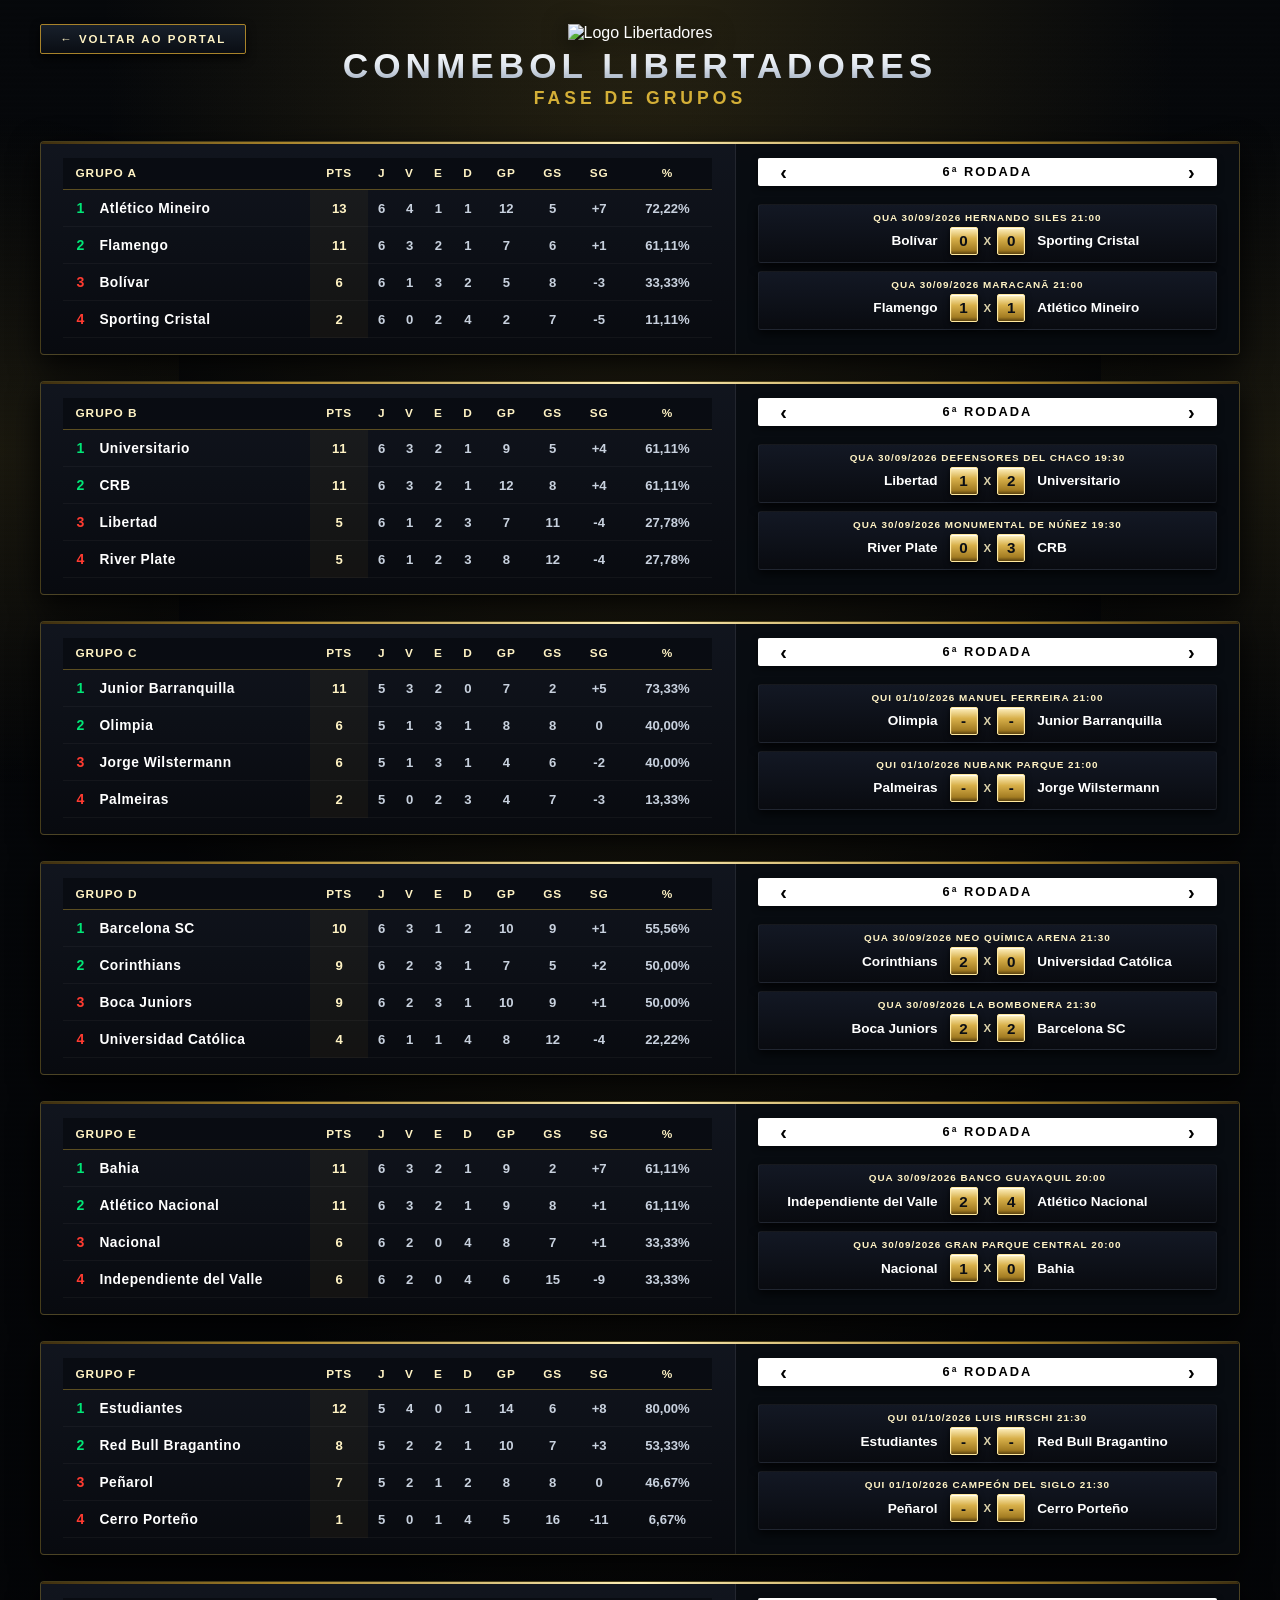
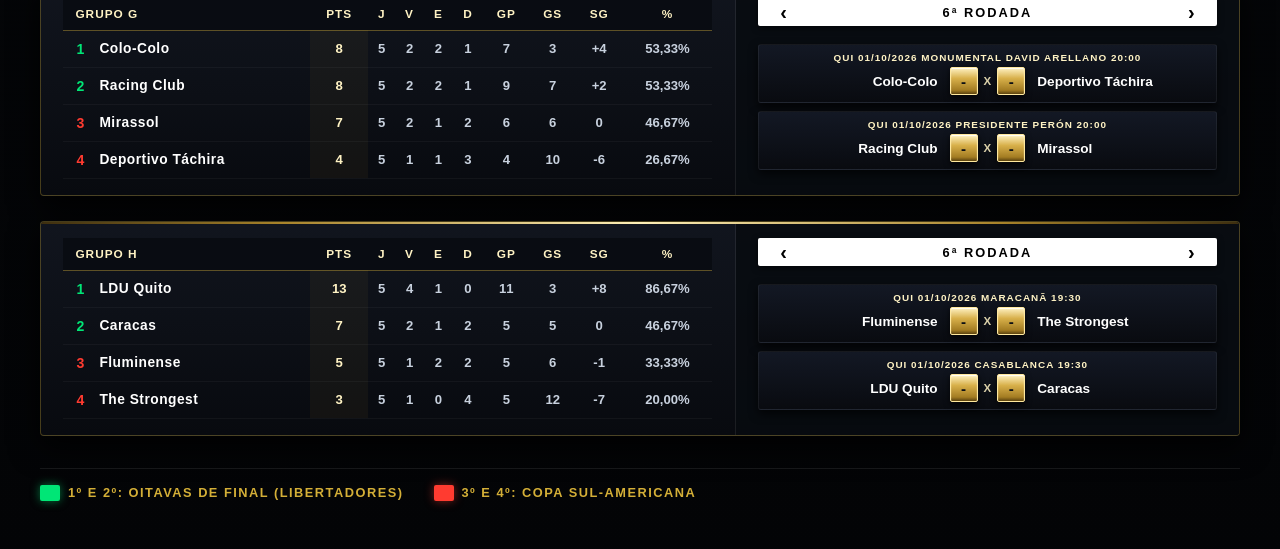
==== fase-de-grupos.html @ 886b2bab "first commit" ====
<!DOCTYPE html>
<html lang="pt-BR">
<head>
    <meta charset="UTF-8">
    <meta name="viewport" content="width=device-width, initial-scale=1.0, maximum-scale=1.0, user-scalable=no">
    <title>CONMEBOL Libertadores | Fase de Grupos Oficial</title>
    <!-- CSS DA FASE DE GRUPOS BROADCAST -->
    <link rel="stylesheet" href="assets/css/fase-de-grupos.css?v=9">
    <!-- AUDIO PLAYER -->
    <link rel="stylesheet" href="assets/css/audio-player.css?v=27">
</head>
<body class="dashboard-fullscreen-tv">

    <!-- CABEÇALHO OFICIAL DE TRANSMISSÃO -->
    <header class="header-dashboard-tv">
        <a href="index.html" class="btn-voltar-portal">&larr; Voltar ao Portal</a>
        
        <div class="emblema-topo-tv">
            <img src="https://www.ogol.com.br/img/logos/edicoes/130437_imgbank_.png" alt="Logo Libertadores">
        </div>
        
        <h1>CONMEBOL LIBERTADORES</h1>
        <h2>FASE DE GRUPOS</h2>
    </header>

    <!-- PALCO PRINCIPAL (OCUPANDO 100% DA LARGURA) -->
    <main class="dashboard-grid-full" id="grade-grupos-container">
        <!-- Renderizado dinamicamente pelo JS -->
    </main>

    <!-- LEGENDA OFICIAL NO RODAPÉ -->
    <footer class="footer-legenda-tv">
        <div class="item-legenda-tv">
            <span class="box-legenda verde"></span>
            <span class="txt-legenda">1º e 2º: Oitavas de Final (Libertadores)</span>
        </div>
        <div class="item-legenda-tv">
            <span class="box-legenda vermelho"></span>
            <span class="txt-legenda">3º e 4º: Copa Sul-Americana</span>
        </div>
    </footer>

    <!-- SCRIPTS -->
    <script src="assets/js/fase-de-grupos.js?v=9"></script>
    <script src="assets/js/audio-player.js?v=27"></script>
</body>
</html>
---- assets/css/fase-de-grupos.css ----
/* ==========================================================================
   assets/css/fase-de-grupos.css - BROADCAST OFICIAL CONMEBOL PES
   ========================================================================== */

/* TIPOGRAFIA OFICIAL BRANDING */
@font-face {
    font-family: 'Branding';
    src: url('../fonts/Branding%20Thin.otf') format('opentype');
    font-weight: 100;
}
@font-face {
    font-family: 'Branding';
    src: url('../fonts/Branding%20Light.otf') format('opentype');
    font-weight: 300;
}
@font-face {
    font-family: 'Branding';
    src: url('../fonts/Branding%20Medium.otf') format('opentype');
    font-weight: 500;
}
@font-face {
    font-family: 'Branding';
    src: url('../fonts/Branding%20Semibold.otf') format('opentype');
    font-weight: 600;
}
@font-face {
    font-family: 'Branding';
    src: url('../fonts/Branding%20Bold.otf') format('opentype');
    font-weight: 700;
}
@font-face {
    font-family: 'Branding';
    src: url('../fonts/Branding%20Black.otf') format('opentype');
    font-weight: 900;
}

:root {
    --tv-black-base: #06080b;
    --tv-black-panel: #0e1219;
    --tv-black-card: #11151e;
    --tv-black-slot: #080a0f;
    
    /* OURO METÁLICO MULTICAMADAS */
    --gold-bright: #fff3c4;
    --gold-main: #d4af37;
    --gold-metal: #a8832a;
    --gold-bar: linear-gradient(90deg, #3d2e0f 0%, #a8832a 20%, #fff0b8 50%, #a8832a 80%, #3d2e0f 100%);
    --gold-badge: linear-gradient(180deg, #fff2c2 0%, #d8b04a 40%, #a37c22 85%, #5a420f 100%);
    --border-card: rgba(212, 175, 55, 0.3);
    
    /* INDICADORES DE CLASSIFICAÇÃO */
    --cor-verde: #00e676; /* Verde Oitavas */
    --cor-vermelho: #ff3b30; /* Vermelho Sula */
    
    --text-pure-white: #ffffff;
    --text-silver: #c8d1de;
    --text-muted: #6a788c;
    --font-main: 'Branding', 'Segoe UI', Arial, sans-serif;
}

* {
    margin: 0;
    padding: 0;
    box-sizing: border-box;
    font-family: var(--font-main);
}

body.dashboard-fullscreen-tv {
    background-color: var(--tv-black-base);
    background-image: 
        radial-gradient(ellipse at 50% -10%, rgba(212, 175, 55, 0.16) 0%, transparent 60%),
        linear-gradient(180deg, rgba(6, 8, 11, 0.75) 0%, rgba(3, 4, 6, 0.98) 100%),
        repeating-linear-gradient(0deg, transparent, transparent 3px, rgba(0, 0, 0, 0.3) 3px, rgba(0, 0, 0, 0.3) 6px);
    color: var(--text-pure-white);
    min-height: 100vh;
    padding: 1.5rem 2.5rem 3rem;
    display: flex;
    flex-direction: column;
    position: relative;
    overflow-x: hidden;
}

/* LUZES DE ESTÚDIO LATERAIS */
body.dashboard-fullscreen-tv::before,
body.dashboard-fullscreen-tv::after {
    content: '';
    position: fixed;
    top: 0;
    bottom: 0;
    width: 14vw;
    pointer-events: none;
    z-index: 1;
}

body.dashboard-fullscreen-tv::before {
    left: 0;
    background: radial-gradient(circle at left, rgba(212, 175, 55, 0.1) 0%, transparent 70%);
}

body.dashboard-fullscreen-tv::after {
    right: 0;
    background: radial-gradient(circle at right, rgba(212, 175, 55, 0.1) 0%, transparent 70%);
}

/* CABEÇALHO */
.header-dashboard-tv {
    text-align: center;
    margin-bottom: 2rem;
    position: relative;
    z-index: 2;
}

.btn-voltar-portal {
    position: absolute;
    top: 0;
    left: 0;
    background: linear-gradient(180deg, #18202b 0%, #0a0d13 100%);
    border: 1px solid var(--gold-metal);
    color: var(--gold-bright);
    padding: 0.5rem 1.2rem;
    font-size: 0.72rem;
    font-weight: 800;
    text-transform: uppercase;
    letter-spacing: 2px;
    text-decoration: none;
    border-radius: 2px;
    transition: all 0.25s ease;
    box-shadow: 0 4px 10px rgba(0, 0, 0, 0.8);
}

.btn-voltar-portal:hover {
    border-color: var(--gold-bright);
    color: #ffffff;
    box-shadow: 0 0 18px rgba(212, 175, 55, 0.6);
    transform: translateY(-1px);
}

.emblema-topo-tv img {
    height: 48px;
    margin-bottom: 0.3rem;
    filter: drop-shadow(0 4px 12px rgba(0, 0, 0, 0.9));
}

.header-dashboard-tv h1 {
    font-size: 2.2rem;
    font-weight: 900;
    letter-spacing: 5px;
    background: linear-gradient(180deg, #ffffff 0%, #e2e8f0 45%, #94a3b8 100%);
    -webkit-background-clip: text;
    -webkit-text-fill-color: transparent;
    text-transform: uppercase;
    line-height: 1.1;
}

.header-dashboard-tv h2 {
    font-size: 1.1rem;
    font-weight: 800;
    letter-spacing: 4px;
    color: var(--gold-main);
    text-transform: uppercase;
    margin-top: 2px;
}

/* PALCO PRINCIPAL: GRADE FULLSCREEN */
.dashboard-grid-full {
    width: 100%;
    display: flex;
    flex-direction: column;
    gap: 1.6rem;
    position: relative;
    z-index: 2;
    flex: 1;
}

/* LINHA DE CADA GRUPO (PROPORÇÃO 58% TABELA / 42% JOGOS) */
.linha-grupo-tv {
    width: 100%;
    background: linear-gradient(180deg, #11151e 0%, #080a0f 100%);
    border: 1px solid var(--border-card);
    border-radius: 4px;
    box-shadow: 0 10px 30px rgba(0, 0, 0, 0.9);
    position: relative;
    overflow: hidden;
    display: grid;
    grid-template-columns: 58% 42%;
    transition: border-color 0.25s ease;
}

.linha-grupo-tv::before {
    content: '';
    position: absolute;
    top: 0;
    left: 0;
    right: 0;
    height: 2px;
    background: var(--gold-bar);
    z-index: 3;
}

.linha-grupo-tv:hover {
    border-color: var(--gold-bright);
    box-shadow: 0 15px 40px rgba(212, 175, 55, 0.15);
}

/* ================= LADO ESQUERDO: TABELA ================= */
.painel-tabela-tv {
    padding: 1rem 1.4rem;
    border-right: 1px solid rgba(255, 255, 255, 0.08);
    display: flex;
    flex-direction: column;
    justify-content: center;
}

table.tabela-tv {
    width: 100%;
    border-collapse: collapse;
    text-align: center;
}

table.tabela-tv thead tr {
    background: #090c12;
    border-bottom: 1px solid rgba(212, 175, 55, 0.4);
    height: 32px;
}

table.tabela-tv th {
    color: var(--gold-bright);
    font-weight: 900;
    font-size: 0.74rem;
    padding: 6px 4px;
    letter-spacing: 1px;
    text-transform: uppercase;
}

table.tabela-tv th.th-time {
    text-align: left;
    padding-left: 12px;
    width: 38%;
}

table.tabela-tv tbody tr {
    border-bottom: 1px solid rgba(255, 255, 255, 0.04);
    height: 36px;
    transition: background 0.2s ease;
}

table.tabela-tv tbody tr:hover {
    background: rgba(255, 255, 255, 0.03);
}

table.tabela-tv td {
    color: var(--text-silver);
    font-weight: 700;
    padding: 4px;
    font-size: 0.82rem;
}

table.tabela-tv td.td-time-dupla {
    text-align: left;
    display: flex;
    align-items: center;
    gap: 10px;
    padding-left: 8px;
    height: 36px;
}

.num-pos-tv {
    font-weight: 900;
    font-size: 0.88rem;
    width: 18px;
    text-align: center;
}

.num-pos-tv.verde { color: var(--cor-verde); }
.num-pos-tv.vermelho { color: var(--cor-vermelho); }

.nome-time-txt {
    color: var(--text-pure-white);
    font-weight: 800;
    font-size: 0.86rem;
    letter-spacing: 0.5px;
    white-space: nowrap;
    overflow: hidden;
    text-overflow: ellipsis;
}

.col-pontos-tv {
    color: var(--gold-bright) !important;
    font-size: 0.92rem;
    font-weight: 900 !important;
    background: rgba(212, 175, 55, 0.05);
}

/* ================= LADO DIREITO: JOGOS & SELETOR 100% ESTICADO ================= */
.painel-jogos-tv {
    background: rgba(8, 11, 16, 0.85);
    padding: 1rem 1.4rem;
    display: flex;
    flex-direction: column;
    justify-content: space-between;
    gap: 10px;
}

.header-jogos-tv {
    width: 100%;
    display: flex;
    align-items: center;
}

/* BARRA BRANCA 100% ESTICADA DE PONTA A PONTA */
.controle-rodada-setas {
    width: 100%;
    display: flex;
    justify-content: space-between;
    align-items: center;
    background: #ffffff;
    padding: 4px 14px;
    border-radius: 2px;
    box-shadow: 0 2px 6px rgba(0, 0, 0, 0.6);
}

.btn-seta-rodada {
    background: transparent;
    border: none;
    color: #000000;
    font-size: 1.25rem;
    font-weight: 900;
    cursor: pointer;
    line-height: 1;
    padding: 0 8px;
    transition: transform 0.15s ease, color 0.15s ease;
}

.btn-seta-rodada:hover {
    color: #d4af37;
    transform: scale(1.3);
}

.txt-rodada-centro {
    font-size: 0.8rem;
    font-weight: 900;
    letter-spacing: 2px;
    color: #000000;
    text-transform: uppercase;
    text-align: center;
    user-select: none;
}

.lista-jogos-confrontos {
    display: flex;
    flex-direction: column;
    gap: 8px;
    flex: 1;
    justify-content: center;
}

.card-jogo-item {
    background: linear-gradient(180deg, #131824 0%, #090b10 100%);
    border: 1px solid rgba(255, 255, 255, 0.06);
    border-radius: 3px;
    padding: 7px 12px;
    display: flex;
    flex-direction: column;
    gap: 4px;
    box-shadow: 0 4px 10px rgba(0, 0, 0, 0.7);
}

.data-estadio-linha {
    font-size: 0.62rem;
    font-weight: 900;
    letter-spacing: 1px;
    color: var(--gold-bright);
    text-align: center;
    text-transform: uppercase;
}

.confronto-linha-placar {
    display: flex;
    justify-content: space-between;
    align-items: center;
    font-size: 0.85rem;
    font-weight: 900;
}

.time-box-txt {
    flex: 1;
    color: var(--text-pure-white);
    white-space: nowrap;
    overflow: hidden;
    text-overflow: ellipsis;
}

.time-box-txt.mandante { text-align: right; }
.time-box-txt.visitante { text-align: left; }

/* BLOCO DE GOLS MODELO MATA-MATA */
.bloco-gols-duelo {
    display: flex;
    align-items: center;
    gap: 6px;
    margin: 0 12px;
}

.badge-gol-unitario {
    width: 28px;
    height: 28px;
    display: inline-flex;
    align-items: center;
    justify-content: center;
    background: var(--gold-badge);
    color: #0b0e14;
    font-size: 0.95rem;
    font-weight: 900;
    border: 1px solid #ffe89e;
    border-radius: 2px;
    box-shadow: 0 2px 6px rgba(0, 0, 0, 0.8), inset 0 1px 1px rgba(255, 255, 255, 0.9);
    user-select: none;
}

.x-duelo {
    color: var(--gold-bright);
    font-size: 0.72rem;
    font-weight: 900;
    opacity: 0.85;
}

/* LEGENDA NO RODAPÉ */
.footer-legenda-tv {
    width: 100%;
    margin: 2rem auto 0;
    display: flex;
    justify-content: flex-start;
    gap: 30px;
    flex-wrap: wrap;
    position: relative;
    z-index: 2;
    padding-top: 1rem;
    border-top: 1px solid rgba(255, 255, 255, 0.08);
}

.item-legenda-tv {
    display: flex;
    align-items: center;
    gap: 8px;
}

.box-legenda {
    width: 20px;
    height: 16px;
    border-radius: 2px;
    display: inline-block;
}

.box-legenda.verde { background: var(--cor-verde); box-shadow: 0 0 10px rgba(0, 230, 118, 0.5); }
.box-legenda.vermelho { background: var(--cor-vermelho); box-shadow: 0 0 10px rgba(255, 59, 48, 0.5); }

.txt-legenda {
    font-size: 0.8rem;
    font-weight: 900;
    letter-spacing: 1.5px;
    color: var(--gold-main);
    text-transform: uppercase;
}

/* RESPONSIVIDADE */
@media (max-width: 1150px) {
    .linha-grupo-tv {
        grid-template-columns: 1fr;
    }
    .painel-tabela-tv {
        border-right: none;
        border-bottom: 1px solid rgba(255, 255, 255, 0.08);
    }
    body.dashboard-fullscreen-tv {
        padding: 1.2rem 1rem;
    }
    .btn-voltar-portal {
        position: static;
        display: inline-block;
        margin-bottom: 1rem;
    }
}
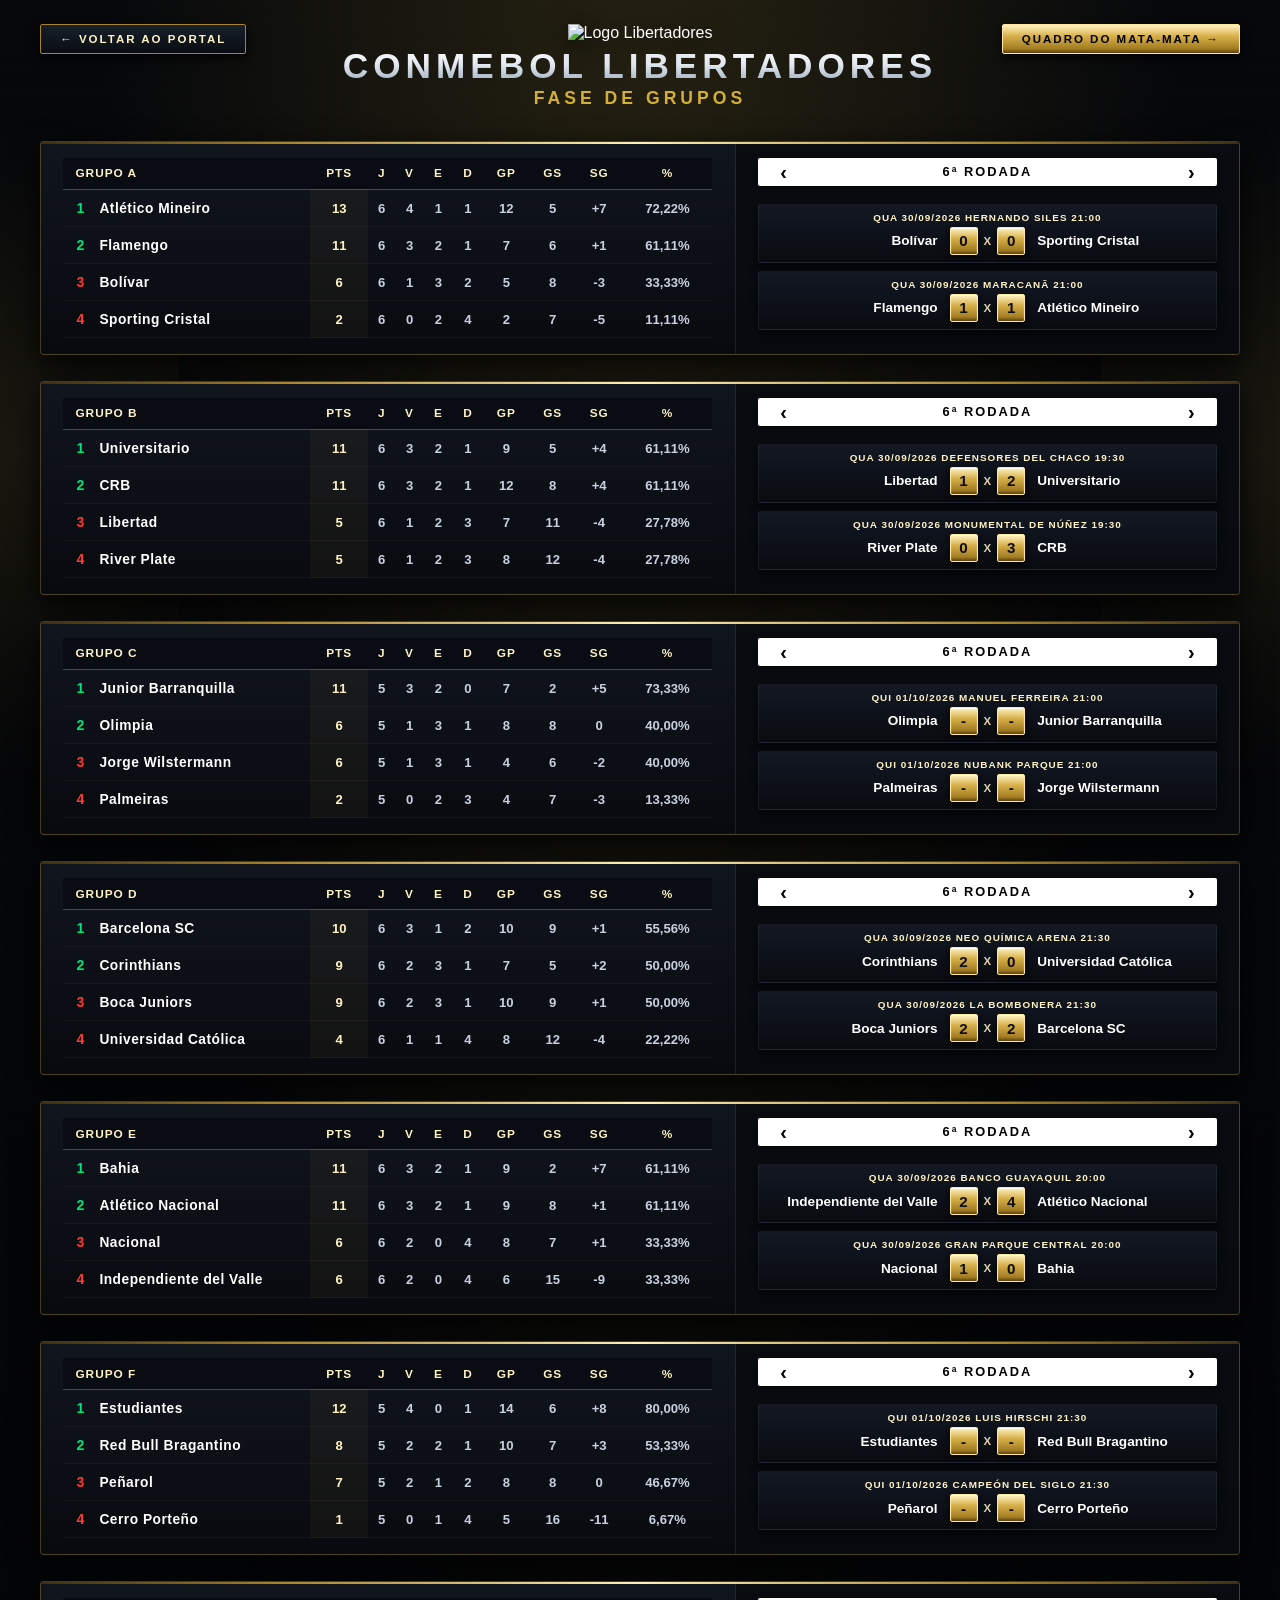
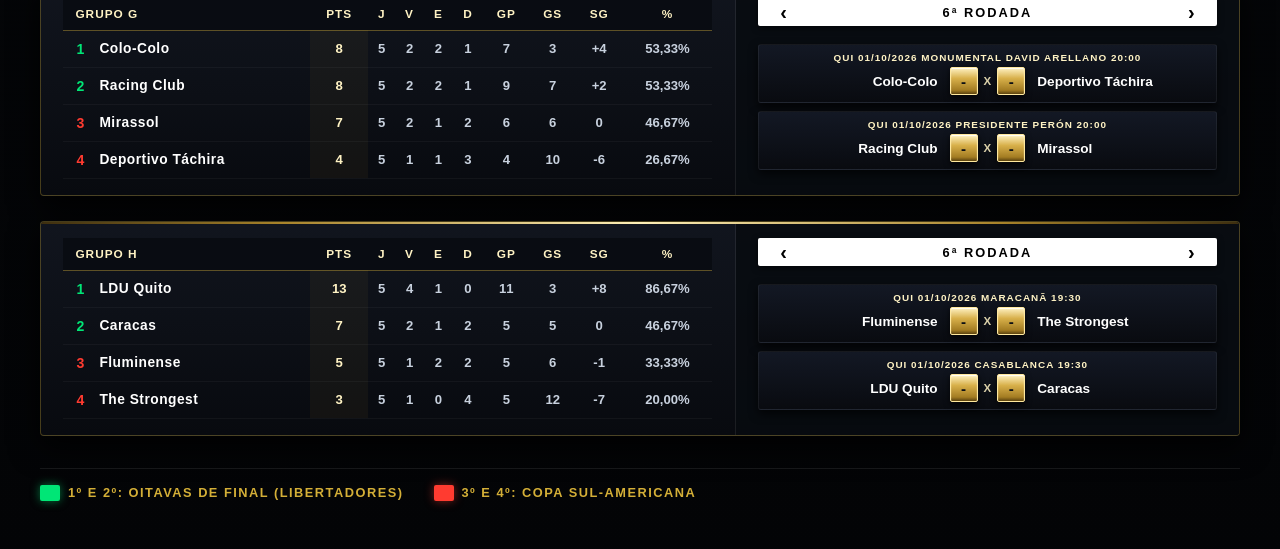
==== commit b8974104: "atualizações gerais" ====
--- a/fase-de-grupos.html
+++ b/fase-de-grupos.html
@@ -5,7 +5,7 @@
     <meta name="viewport" content="width=device-width, initial-scale=1.0, maximum-scale=1.0, user-scalable=no">
     <title>CONMEBOL Libertadores | Fase de Grupos Oficial</title>
     <!-- CSS DA FASE DE GRUPOS BROADCAST -->
-    <link rel="stylesheet" href="assets/css/fase-de-grupos.css?v=9">
+    <link rel="stylesheet" href="assets/css/fase-de-grupos.css?v=10">
     <!-- AUDIO PLAYER -->
     <link rel="stylesheet" href="assets/css/audio-player.css?v=27">
 </head>
@@ -14,6 +14,7 @@
     <!-- CABEÇALHO OFICIAL DE TRANSMISSÃO -->
     <header class="header-dashboard-tv">
         <a href="index.html" class="btn-voltar-portal">&larr; Voltar ao Portal</a>
+        <a href="libertadores-oficial.html" class="btn-mata-mata-header">Quadro do Mata-Mata &rarr;</a>
         
         <div class="emblema-topo-tv">
             <img src="https://www.ogol.com.br/img/logos/edicoes/130437_imgbank_.png" alt="Logo Libertadores">
@@ -41,7 +42,7 @@
     </footer>
 
     <!-- SCRIPTS -->
-    <script src="assets/js/fase-de-grupos.js?v=9"></script>
+    <script src="assets/js/fase-de-grupos.js?v=10"></script>
     <script src="assets/js/audio-player.js?v=27"></script>
 </body>
 </html>
--- a/assets/css/fase-de-grupos.css
+++ b/assets/css/fase-de-grupos.css
@@ -135,6 +135,31 @@
     transform: translateY(-1px);
 }
 
+.btn-mata-mata-header {
+    position: absolute;
+    top: 0;
+    right: 0;
+    background: var(--gold-badge);
+    border: 1px solid #ffe89e;
+    color: #000000;
+    padding: 0.5rem 1.2rem;
+    font-size: 0.72rem;
+    font-weight: 900;
+    text-transform: uppercase;
+    letter-spacing: 2px;
+    text-decoration: none;
+    border-radius: 2px;
+    transition: all 0.25s ease;
+    box-shadow: 0 4px 10px rgba(0, 0, 0, 0.8);
+}
+
+.btn-mata-mata-header:hover {
+    background: #ffffff;
+    color: #000000;
+    box-shadow: 0 0 20px rgba(212, 175, 55, 0.8);
+    transform: translateY(-1px);
+}
+
 .emblema-topo-tv img {
     height: 48px;
     margin-bottom: 0.3rem;
@@ -307,7 +332,6 @@
     align-items: center;
 }
 
-/* BARRA BRANCA 100% ESTICADA DE PONTA A PONTA */
 .controle-rodada-setas {
     width: 100%;
     display: flex;
@@ -393,7 +417,6 @@
 .time-box-txt.mandante { text-align: right; }
 .time-box-txt.visitante { text-align: left; }
 
-/* BLOCO DE GOLS MODELO MATA-MATA */
 .bloco-gols-duelo {
     display: flex;
     align-items: center;
@@ -474,9 +497,10 @@
     body.dashboard-fullscreen-tv {
         padding: 1.2rem 1rem;
     }
-    .btn-voltar-portal {
+    .btn-voltar-portal,
+    .btn-mata-mata-header {
         position: static;
         display: inline-block;
-        margin-bottom: 1rem;
+        margin-bottom: 0.6rem;
     }
 }
